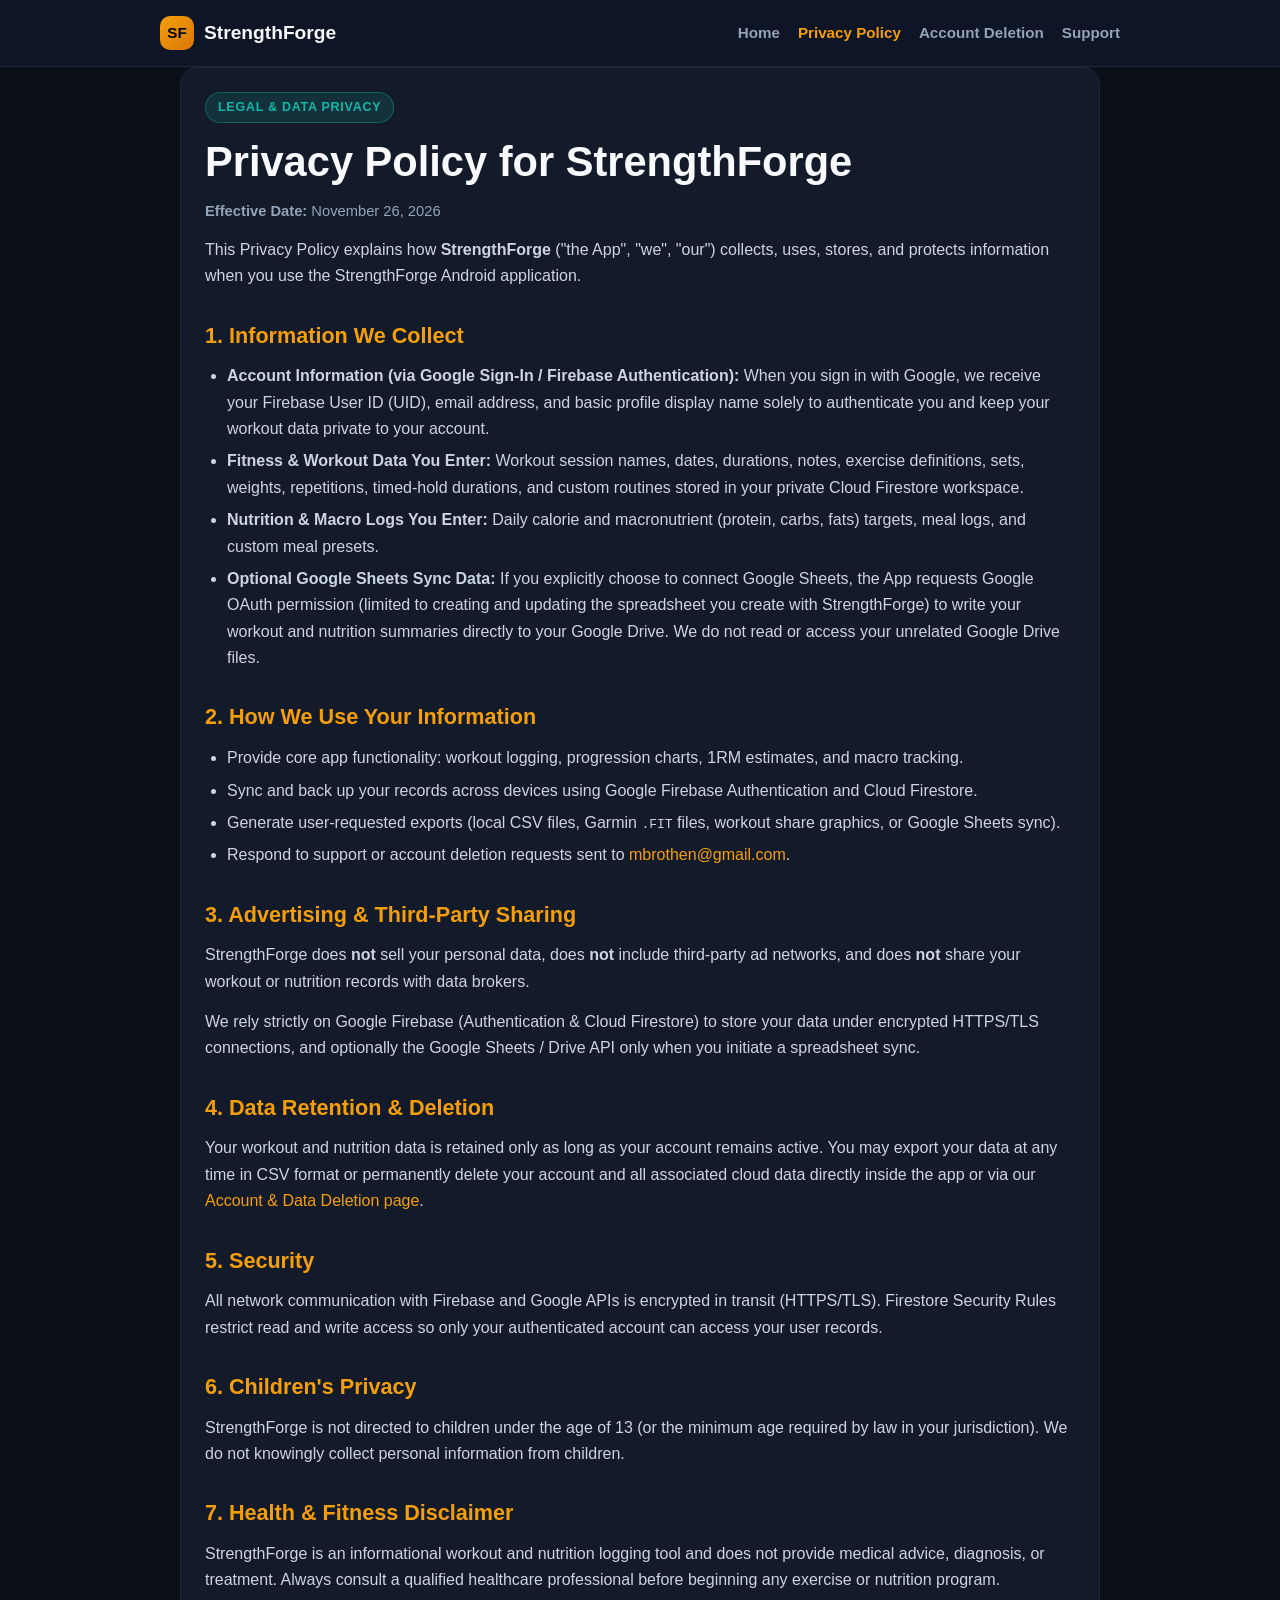
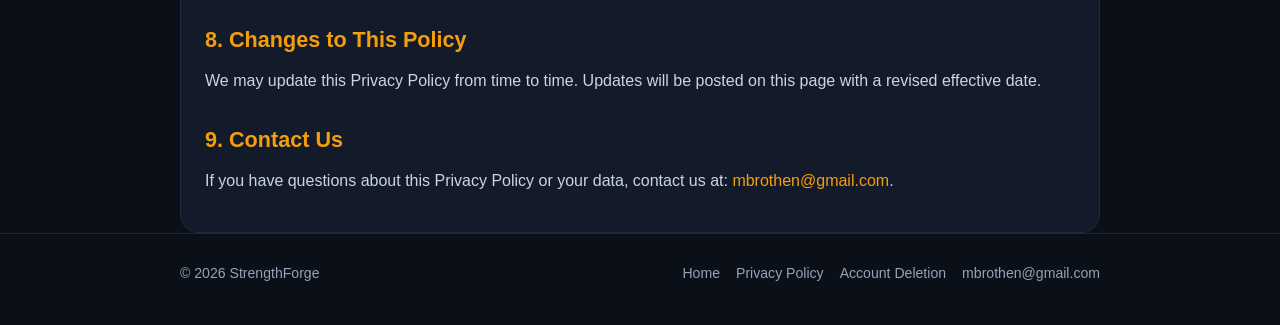
==== docs/privacy-policy.html @ 5f5f0f73 "build: initialize project structure Set up Android project with Gradle configuration, ProGuard rules" ====
<!DOCTYPE html>
<html lang="en">
<head>
  <meta charset="UTF-8" />
  <meta name="viewport" content="width=device-width, initial-scale=1.0" />
  <title>Privacy Policy — StrengthForge</title>
  <meta name="description" content="Privacy Policy for the StrengthForge Android application." />
  <link rel="stylesheet" href="styles.css" />
</head>
<body>
  <header>
    <div class="container nav-bar">
      <a href="index.html" class="brand">
        <span class="brand-badge">SF</span>
        <span>StrengthForge</span>
      </a>
      <nav aria-label="Primary Navigation">
        <a href="index.html">Home</a>
        <a href="privacy-policy.html" class="active">Privacy Policy</a>
        <a href="delete-account.html">Account Deletion</a>
        <a href="mailto:mbrothen@gmail.com?subject=StrengthForge%20Privacy">Support</a>
      </nav>
    </div>
  </header>

  <main class="container">
    <section class="card">
      <span class="pill pill-teal">Legal &amp; Data Privacy</span>
      <h1>Privacy Policy for StrengthForge</h1>
      <p class="muted"><strong>Effective Date:</strong> November 26, 2026</p>

      <p>
        This Privacy Policy explains how <strong>StrengthForge</strong> ("the App", "we", "our")
        collects, uses, stores, and protects information when you use the StrengthForge Android
        application.
      </p>

      <h2>1. Information We Collect</h2>
      <ul>
        <li>
          <strong>Account Information (via Google Sign-In / Firebase Authentication):</strong>
          When you sign in with Google, we receive your Firebase User ID (UID), email address,
          and basic profile display name solely to authenticate you and keep your workout data
          private to your account.
        </li>
        <li>
          <strong>Fitness &amp; Workout Data You Enter:</strong>
          Workout session names, dates, durations, notes, exercise definitions, sets, weights,
          repetitions, timed-hold durations, and custom routines stored in your private Cloud Firestore workspace.
        </li>
        <li>
          <strong>Nutrition &amp; Macro Logs You Enter:</strong>
          Daily calorie and macronutrient (protein, carbs, fats) targets, meal logs, and custom meal presets.
        </li>
        <li>
          <strong>Optional Google Sheets Sync Data:</strong>
          If you explicitly choose to connect Google Sheets, the App requests Google OAuth permission
          (limited to creating and updating the spreadsheet you create with StrengthForge) to write
          your workout and nutrition summaries directly to your Google Drive. We do not read or access
          your unrelated Google Drive files.
        </li>
      </ul>

      <h2>2. How We Use Your Information</h2>
      <ul>
        <li>Provide core app functionality: workout logging, progression charts, 1RM estimates, and macro tracking.</li>
        <li>Sync and back up your records across devices using Google Firebase Authentication and Cloud Firestore.</li>
        <li>Generate user-requested exports (local CSV files, Garmin <code>.FIT</code> files, workout share graphics, or Google Sheets sync).</li>
        <li>Respond to support or account deletion requests sent to <a href="mailto:mbrothen@gmail.com">mbrothen@gmail.com</a>.</li>
      </ul>

      <h2>3. Advertising &amp; Third-Party Sharing</h2>
      <p>
        StrengthForge does <strong>not</strong> sell your personal data, does <strong>not</strong> include
        third-party ad networks, and does <strong>not</strong> share your workout or nutrition records
        with data brokers.
      </p>
      <p>
        We rely strictly on Google Firebase (Authentication &amp; Cloud Firestore) to store your data
        under encrypted HTTPS/TLS connections, and optionally the Google Sheets / Drive API only when
        you initiate a spreadsheet sync.
      </p>

      <h2>4. Data Retention &amp; Deletion</h2>
      <p>
        Your workout and nutrition data is retained only as long as your account remains active.
        You may export your data at any time in CSV format or permanently delete your account and all
        associated cloud data directly inside the app or via our
        <a href="delete-account.html">Account &amp; Data Deletion page</a>.
      </p>

      <h2>5. Security</h2>
      <p>
        All network communication with Firebase and Google APIs is encrypted in transit (HTTPS/TLS).
        Firestore Security Rules restrict read and write access so only your authenticated account
        can access your user records.
      </p>

      <h2>6. Children's Privacy</h2>
      <p>
        StrengthForge is not directed to children under the age of 13 (or the minimum age required
        by law in your jurisdiction). We do not knowingly collect personal information from children.
      </p>

      <h2>7. Health &amp; Fitness Disclaimer</h2>
      <p>
        StrengthForge is an informational workout and nutrition logging tool and does not provide
        medical advice, diagnosis, or treatment. Always consult a qualified healthcare professional
        before beginning any exercise or nutrition program.
      </p>

      <h2>8. Changes to This Policy</h2>
      <p>
        We may update this Privacy Policy from time to time. Updates will be posted on this page with
        a revised effective date.
      </p>

      <h2>9. Contact Us</h2>
      <p>
        If you have questions about this Privacy Policy or your data, contact us at:
        <a href="mailto:mbrothen@gmail.com">mbrothen@gmail.com</a>.
      </p>
    </section>
  </main>

  <footer>
    <div class="container footer-row">
      <span>&copy; 2026 StrengthForge</span>
      <div class="footer-links">
        <a href="index.html">Home</a>
        <a href="privacy-policy.html">Privacy Policy</a>
        <a href="delete-account.html">Account Deletion</a>
        <a href="mailto:mbrothen@gmail.com">mbrothen@gmail.com</a>
      </div>
    </div>
  </footer>
</body>
</html>
---- docs/styles.css ----
:root {
  --bg: #0b0f17;
  --surface: #131b2b;
  --surface-alt: #0f172a;
  --border: #1e293b;
  --amber: #f59e0b;
  --amber-hover: #fbbf24;
  --teal: #14b8a6;
  --green: #22c55e;
  --red: #ef4444;
  --text: #f8fafc;
  --muted: #94a3b8;
}

* {
  box-sizing: border-box;
}

html, body {
  margin: 0;
  padding: 0;
  background-color: var(--bg);
  color: var(--text);
  font-family: -apple-system, BlinkMacSystemFont, "Segoe UI", Roboto, Inter, Helvetica, Arial, sans-serif;
  line-height: 1.65;
  -webkit-font-smoothing: antialiased;
}

a {
  color: var(--amber);
  text-decoration: none;
}

a:hover {
  text-decoration: underline;
}

.container {
  max-width: 960px;
  margin: 0 auto;
  padding: 0 20px;
}

header {
  background: rgba(15, 23, 42, 0.9);
  border-bottom: 1px solid var(--border);
  position: sticky;
  top: 0;
  backdrop-filter: blur(10px);
  z-index: 10;
}

.nav-bar {
  display: flex;
  flex-wrap: wrap;
  align-items: center;
  justify-content: space-between;
  gap: 12px;
  padding: 16px 0;
}

.brand {
  display: flex;
  align-items: center;
  gap: 10px;
  font-weight: 800;
  font-size: 1.2rem;
  color: var(--text);
}

.brand-badge {
  display: inline-flex;
  align-items: center;
  justify-content: center;
  width: 34px;
  height: 34px;
  border-radius: 10px;
  background: linear-gradient(135deg, var(--amber), #d97706);
  color: #000;
  font-weight: 900;
  font-size: 0.95rem;
}

nav {
  display: flex;
  flex-wrap: wrap;
  gap: 18px;
  font-size: 0.95rem;
  font-weight: 600;
}

nav a {
  color: var(--muted);
}

nav a.active,
nav a:hover {
  color: var(--amber);
  text-decoration: none;
}

main {
  padding: 40px 0 64px;
}

.hero {
  background: linear-gradient(145deg, #131b2b 0%, #0f172a 100%);
  border: 1px solid var(--border);
  border-radius: 22px;
  padding: 38px 32px;
  margin-bottom: 32px;
}

.pill {
  display: inline-block;
  padding: 4px 12px;
  border-radius: 999px;
  font-size: 0.78rem;
  font-weight: 700;
  letter-spacing: 0.06em;
  text-transform: uppercase;
  background: rgba(245, 158, 11, 0.14);
  color: var(--amber);
  border: 1px solid rgba(245, 158, 11, 0.35);
  margin-bottom: 14px;
}

.pill-teal {
  background: rgba(20, 184, 166, 0.14);
  color: var(--teal);
  border-color: rgba(20, 184, 166, 0.35);
}

h1 {
  margin: 0 0 12px;
  font-size: clamp(1.9rem, 4vw, 2.6rem);
  line-height: 1.2;
}

h2 {
  margin: 28px 0 10px;
  font-size: 1.35rem;
  color: var(--amber);
}

h3 {
  margin: 16px 0 8px;
  font-size: 1.08rem;
  color: var(--text);
}

p {
  margin: 0 0 14px;
  color: #cbd5e1;
}

ul, ol {
  margin: 0 0 16px;
  padding-left: 22px;
  color: #cbd5e1;
}

li {
  margin-bottom: 6px;
}

.cta-row {
  display: flex;
  flex-wrap: wrap;
  gap: 12px;
  margin-top: 22px;
}

.btn {
  display: inline-flex;
  align-items: center;
  justify-content: center;
  padding: 12px 20px;
  border-radius: 12px;
  font-weight: 700;
  font-size: 0.95rem;
  border: 1px solid transparent;
  cursor: pointer;
  transition: background 0.15s ease, border-color 0.15s ease;
}

.btn-primary {
  background: var(--amber);
  color: #000;
}

.btn-primary:hover {
  background: var(--amber-hover);
  text-decoration: none;
}

.btn-secondary {
  background: var(--surface-alt);
  color: var(--teal);
  border-color: rgba(20, 184, 166, 0.5);
}

.btn-secondary:hover {
  border-color: var(--teal);
  text-decoration: none;
}

.btn-danger {
  background: rgba(239, 68, 68, 0.14);
  color: #fca5a5;
  border-color: rgba(239, 68, 68, 0.5);
}

.btn-danger:hover {
  background: rgba(239, 68, 68, 0.25);
  text-decoration: none;
}

.grid {
  display: grid;
  grid-template-columns: repeat(auto-fit, minmax(260px, 1fr));
  gap: 18px;
  margin: 24px 0;
}

.card {
  background: var(--surface);
  border: 1px solid var(--border);
  border-radius: 18px;
  padding: 24px;
}

.card-accent {
  border-color: rgba(20, 184, 166, 0.45);
}

.card-danger {
  border-color: rgba(239, 68, 68, 0.45);
}

.muted {
  color: var(--muted);
  font-size: 0.92rem;
}

.form-group {
  margin-bottom: 14px;
}

label {
  display: block;
  font-size: 0.88rem;
  font-weight: 600;
  color: var(--muted);
  margin-bottom: 6px;
}

input[type="email"],
input[type="text"],
textarea {
  width: 100%;
  padding: 12px 14px;
  border-radius: 10px;
  border: 1px solid #334155;
  background: #0b0f17;
  color: var(--text);
  font-size: 0.95rem;
  font-family: inherit;
}

input:focus,
textarea:focus {
  outline: none;
  border-color: var(--amber);
}

.notice {
  background: rgba(20, 184, 166, 0.1);
  border: 1px solid rgba(20, 184, 166, 0.35);
  border-radius: 12px;
  padding: 14px 16px;
  color: #ccfbf1;
  font-size: 0.92rem;
  margin: 16px 0;
}

footer {
  border-top: 1px solid var(--border);
  padding: 28px 0 40px;
  color: var(--muted);
  font-size: 0.88rem;
}

.footer-row {
  display: flex;
  flex-wrap: wrap;
  justify-content: space-between;
  gap: 14px;
  align-items: center;
}

.footer-links {
  display: flex;
  flex-wrap: wrap;
  gap: 16px;
}

.footer-links a {
  color: var(--muted);
}

.footer-links a:hover {
  color: var(--amber);
}
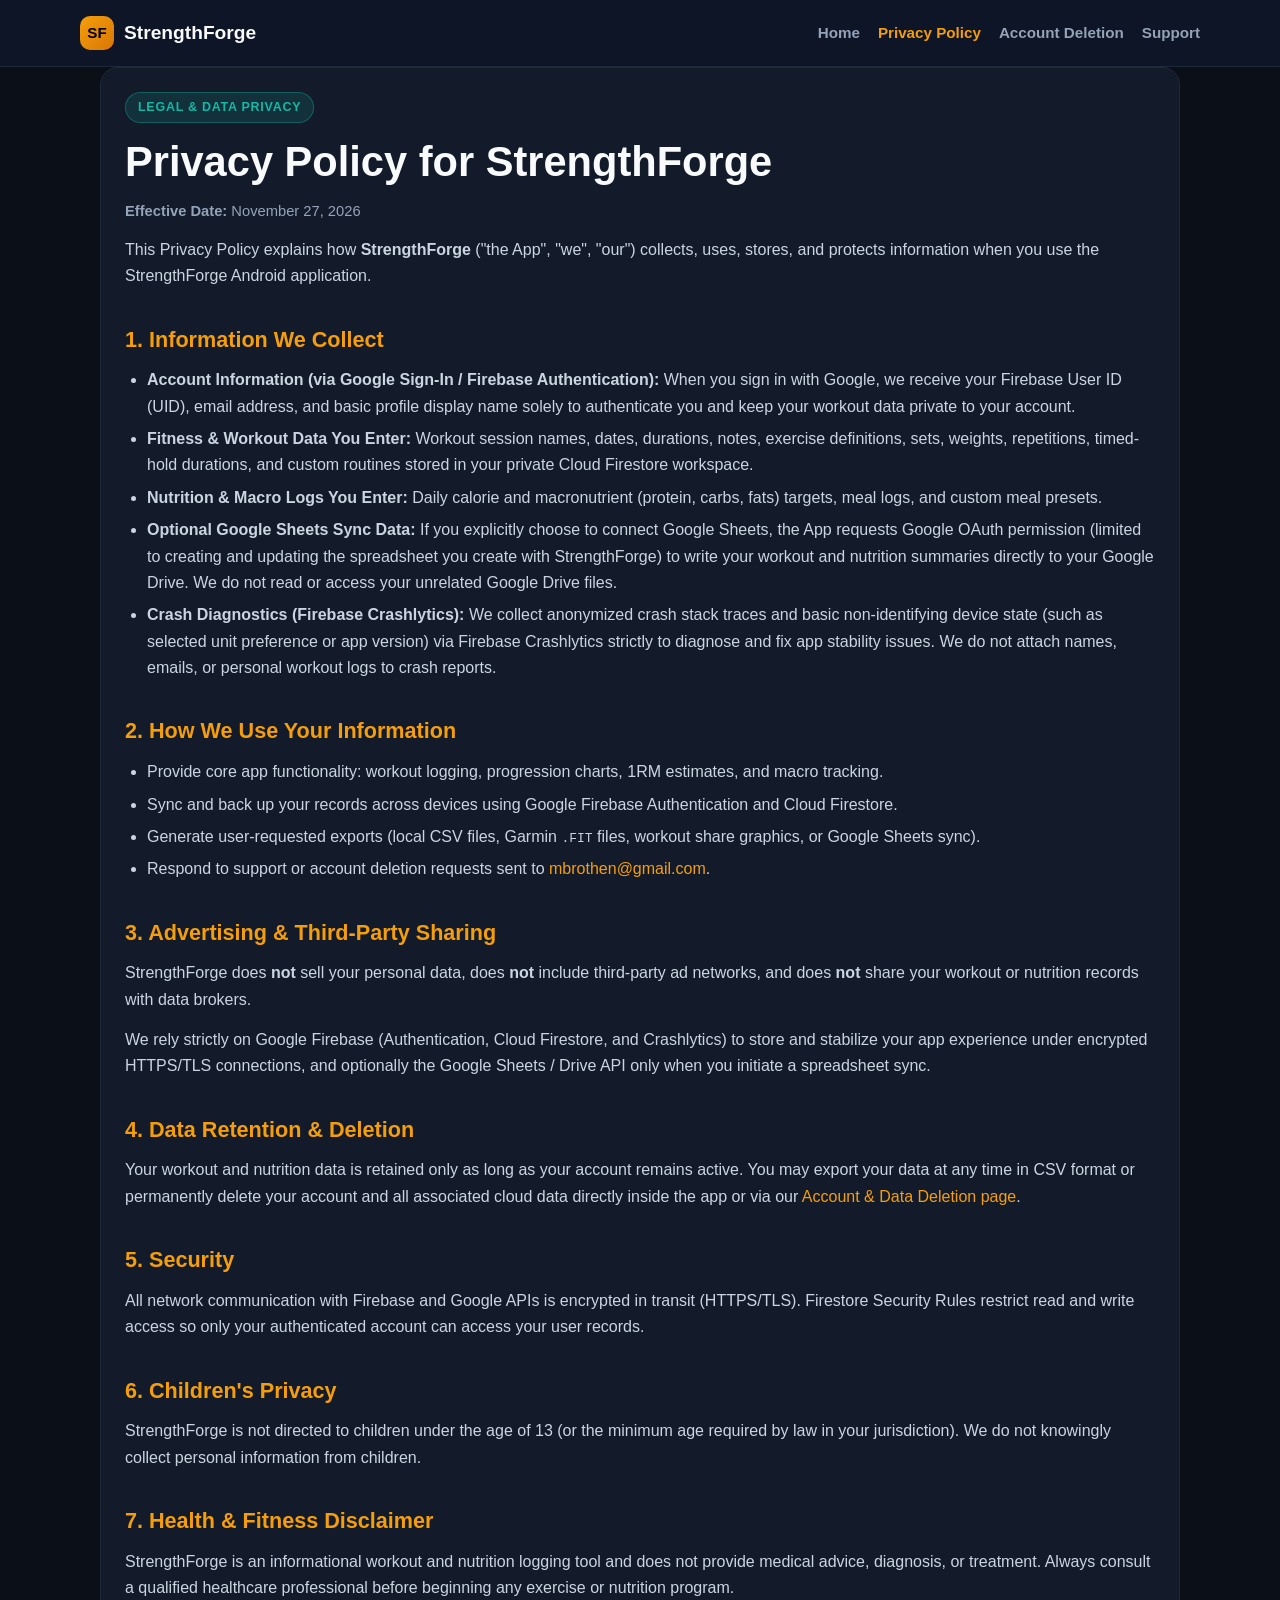
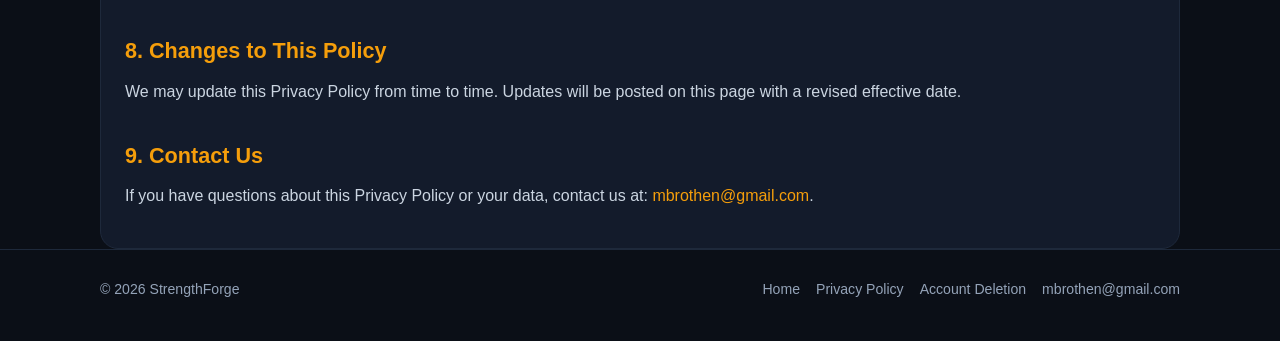
==== commit e7690219: "feat: add notification support and analytics tools - Integrate Firebase Crashlytics - Add notificati" ====
--- a/docs/privacy-policy.html
+++ b/docs/privacy-policy.html
@@ -27,7 +27,7 @@
     <section class="card">
       <span class="pill pill-teal">Legal &amp; Data Privacy</span>
       <h1>Privacy Policy for StrengthForge</h1>
-      <p class="muted"><strong>Effective Date:</strong> November 26, 2026</p>
+      <p class="muted"><strong>Effective Date:</strong> November 27, 2026</p>
 
       <p>
         This Privacy Policy explains how <strong>StrengthForge</strong> ("the App", "we", "our")
@@ -59,6 +59,12 @@
           your workout and nutrition summaries directly to your Google Drive. We do not read or access
           your unrelated Google Drive files.
         </li>
+        <li>
+          <strong>Crash Diagnostics (Firebase Crashlytics):</strong>
+          We collect anonymized crash stack traces and basic non-identifying device state (such as
+          selected unit preference or app version) via Firebase Crashlytics strictly to diagnose and fix
+          app stability issues. We do not attach names, emails, or personal workout logs to crash reports.
+        </li>
       </ul>
 
       <h2>2. How We Use Your Information</h2>
@@ -76,9 +82,9 @@
         with data brokers.
       </p>
       <p>
-        We rely strictly on Google Firebase (Authentication &amp; Cloud Firestore) to store your data
-        under encrypted HTTPS/TLS connections, and optionally the Google Sheets / Drive API only when
-        you initiate a spreadsheet sync.
+        We rely strictly on Google Firebase (Authentication, Cloud Firestore, and Crashlytics) to store
+        and stabilize your app experience under encrypted HTTPS/TLS connections, and optionally the
+        Google Sheets / Drive API only when you initiate a spreadsheet sync.
       </p>
 
       <h2>4. Data Retention &amp; Deletion</h2>
--- a/docs/styles.css
+++ b/docs/styles.css
@@ -36,7 +36,7 @@
 }
 
 .container {
-  max-width: 960px;
+  max-width: 1120px;
   margin: 0 auto;
   padding: 0 20px;
 }
@@ -104,11 +104,49 @@
 }
 
 .hero {
-  background: linear-gradient(145deg, #131b2b 0%, #0f172a 100%);
+  background: radial-gradient(circle at top right, rgba(245, 158, 11, 0.12), transparent 45%),
+              linear-gradient(145deg, #131b2b 0%, #0f172a 100%);
   border: 1px solid var(--border);
   border-radius: 22px;
   padding: 38px 32px;
-  margin-bottom: 32px;
+  margin-bottom: 40px;
+  display: grid;
+  grid-template-columns: 1.35fr 0.65fr;
+  gap: 32px;
+  align-items: center;
+}
+
+.hero-visual {
+  display: flex;
+  justify-content: center;
+}
+
+.hero-phone {
+  width: 220px;
+  max-width: 100%;
+  border-radius: 28px;
+  padding: 8px;
+  background: linear-gradient(160deg, #334155 0%, #0f172a 100%);
+  border: 1px solid #334155;
+  box-shadow: 0 24px 50px rgba(0, 0, 0, 0.55), 0 0 36px rgba(245, 158, 11, 0.12);
+}
+
+.hero-phone img {
+  display: block;
+  width: 100%;
+  height: auto;
+  border-radius: 21px;
+}
+
+@media (max-width: 820px) {
+  .hero {
+    grid-template-columns: 1fr;
+    padding: 28px 22px;
+  }
+
+  .hero-phone {
+    width: 210px;
+  }
 }
 
 .pill {
@@ -138,7 +176,7 @@
 }
 
 h2 {
-  margin: 28px 0 10px;
+  margin: 32px 0 10px;
   font-size: 1.35rem;
   color: var(--amber);
 }
@@ -216,6 +254,192 @@
   text-decoration: none;
 }
 
+.section-header {
+  display: flex;
+  flex-wrap: wrap;
+  align-items: flex-end;
+  justify-content: space-between;
+  gap: 10px;
+  margin-bottom: 18px;
+}
+
+.section-header h2 {
+  margin: 0;
+}
+
+.screenshots-section {
+  margin: 12px 0 42px;
+}
+
+.screenshot-gallery {
+  display: grid;
+  grid-template-columns: repeat(4, minmax(0, 1fr));
+  gap: 16px;
+}
+
+@media (max-width: 1020px) {
+  .screenshot-gallery {
+    display: flex;
+    overflow-x: auto;
+    scroll-snap-type: x mandatory;
+    padding-bottom: 12px;
+    gap: 16px;
+  }
+
+  .screenshot-card {
+    flex: 0 0 230px;
+    scroll-snap-align: start;
+  }
+}
+
+.screenshot-card {
+  background: var(--surface);
+  border: 1px solid var(--border);
+  border-radius: 18px;
+  padding: 14px;
+  display: flex;
+  flex-direction: column;
+  gap: 12px;
+  transition: transform 0.18s ease, border-color 0.18s ease;
+}
+
+.screenshot-card:hover {
+  transform: translateY(-4px);
+  border-color: rgba(245, 158, 11, 0.5);
+}
+
+.phone-bezel {
+  position: relative;
+  border-radius: 22px;
+  padding: 6px;
+  background: linear-gradient(165deg, #334155 0%, #090d14 100%);
+  border: 1px solid #334155;
+  box-shadow: 0 12px 28px rgba(0, 0, 0, 0.45);
+  overflow: hidden;
+  cursor: zoom-in;
+  display: block;
+  width: 100%;
+  text-align: left;
+}
+
+.phone-bezel img {
+  display: block;
+  width: 100%;
+  aspect-ratio: 9 / 16;
+  object-fit: cover;
+  object-position: top center;
+  border-radius: 16px;
+}
+
+.shot-meta {
+  display: flex;
+  flex-direction: column;
+  gap: 4px;
+}
+
+.shot-tag {
+  display: inline-block;
+  align-self: flex-start;
+  font-size: 0.72rem;
+  font-weight: 700;
+  text-transform: uppercase;
+  letter-spacing: 0.05em;
+  color: var(--teal);
+  background: rgba(20, 184, 166, 0.12);
+  border: 1px solid rgba(20, 184, 166, 0.3);
+  border-radius: 999px;
+  padding: 2px 9px;
+}
+
+.shot-title {
+  margin: 4px 0 0;
+  font-size: 0.98rem;
+  font-weight: 700;
+  color: var(--text);
+}
+
+.shot-desc {
+  margin: 0;
+  font-size: 0.84rem;
+  line-height: 1.45;
+  color: var(--muted);
+}
+
+/* Lightbox Modal */
+.lightbox {
+  position: fixed;
+  inset: 0;
+  background: rgba(5, 8, 15, 0.9);
+  backdrop-filter: blur(8px);
+  display: none;
+  align-items: center;
+  justify-content: center;
+  padding: 24px;
+  z-index: 100;
+}
+
+.lightbox.open {
+  display: flex;
+}
+
+.lightbox-content {
+  position: relative;
+  max-width: 420px;
+  width: 100%;
+  background: var(--surface);
+  border: 1px solid #334155;
+  border-radius: 24px;
+  padding: 16px;
+  text-align: center;
+  box-shadow: 0 28px 60px rgba(0, 0, 0, 0.65);
+}
+
+.lightbox-img {
+  width: 100%;
+  max-height: 74vh;
+  object-fit: contain;
+  border-radius: 16px;
+  display: block;
+  margin: 0 auto 12px;
+}
+
+.lightbox-caption {
+  font-weight: 700;
+  font-size: 1rem;
+  color: var(--text);
+  margin-bottom: 4px;
+}
+
+.lightbox-sub {
+  font-size: 0.88rem;
+  color: var(--muted);
+  margin-bottom: 12px;
+}
+
+.lightbox-controls {
+  display: flex;
+  justify-content: space-between;
+  align-items: center;
+  gap: 10px;
+}
+
+.lightbox-btn {
+  min-width: 44px;
+  min-height: 44px;
+  padding: 8px 14px;
+  border-radius: 10px;
+  border: 1px solid #334155;
+  background: var(--surface-alt);
+  color: var(--text);
+  font-weight: 700;
+  cursor: pointer;
+}
+
+.lightbox-btn:hover {
+  border-color: var(--amber);
+  color: var(--amber);
+}
+
 .grid {
   display: grid;
   grid-template-columns: repeat(auto-fit, minmax(260px, 1fr));
